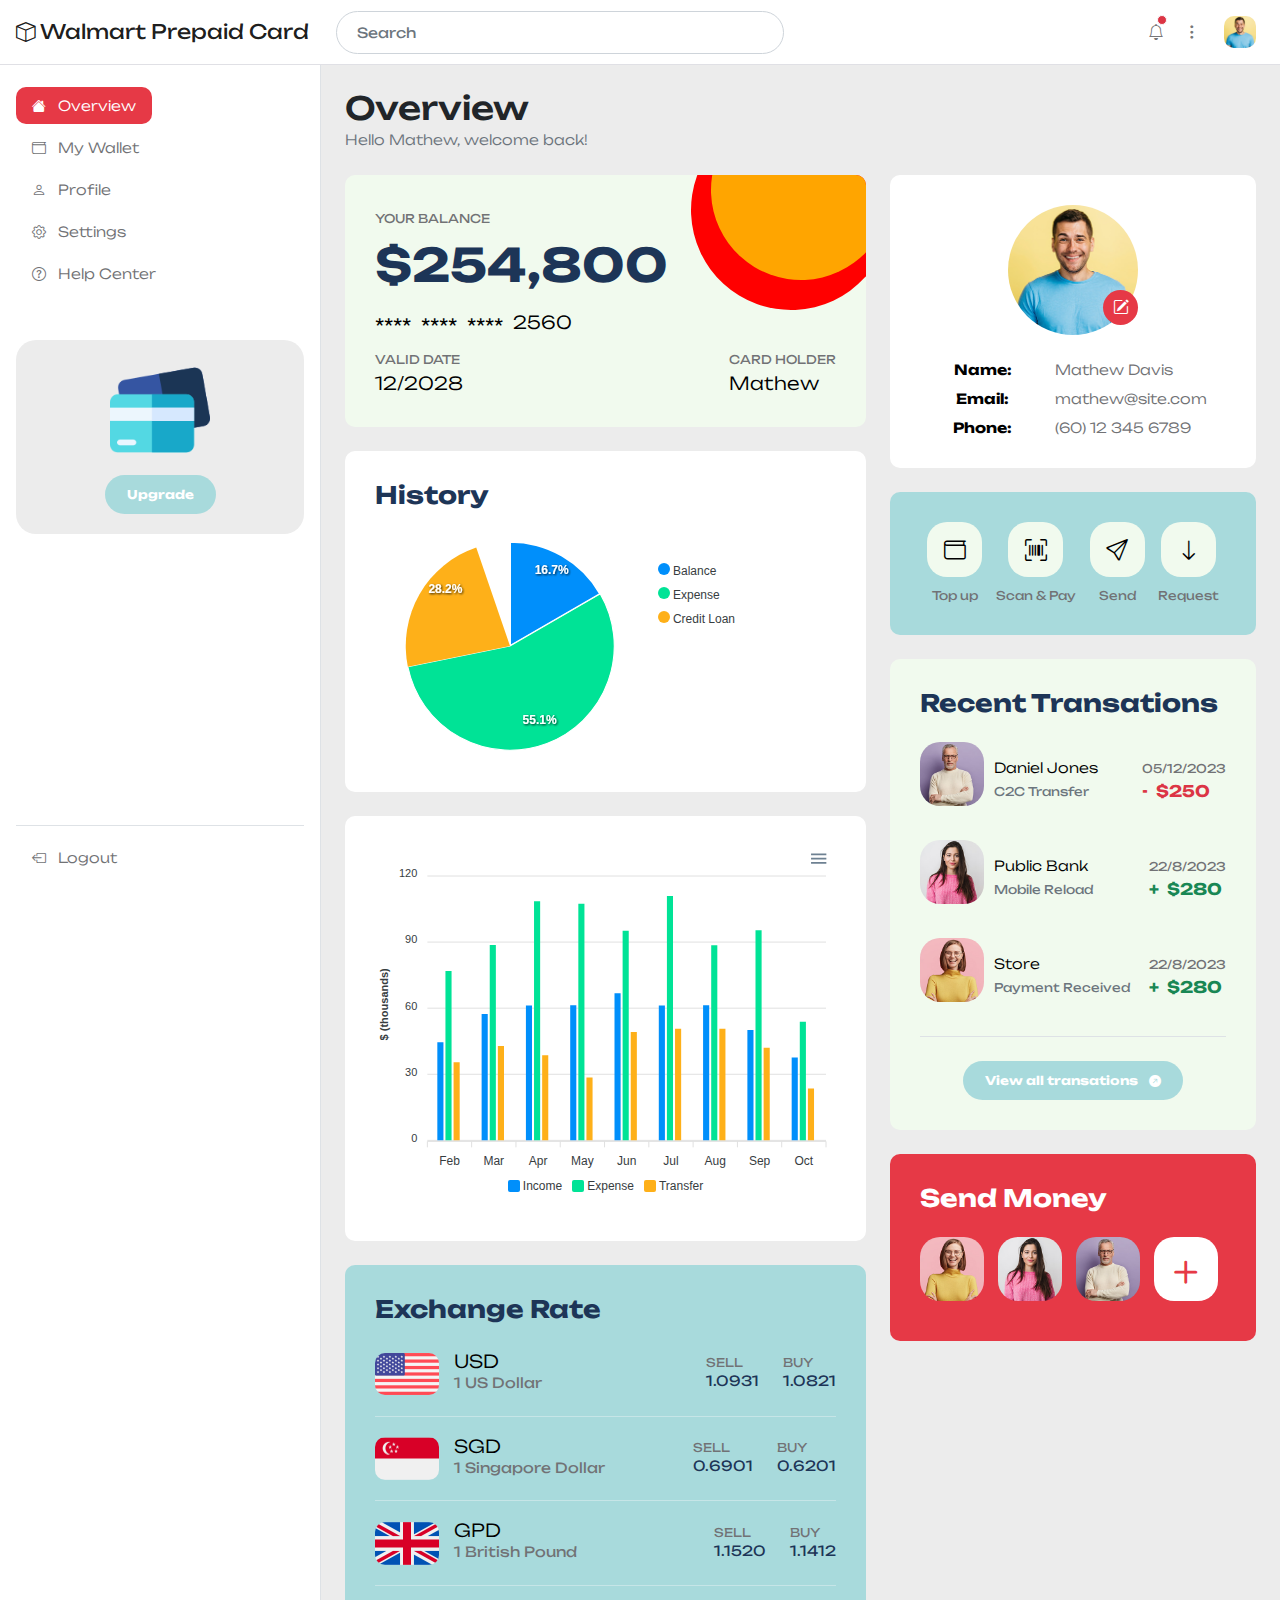
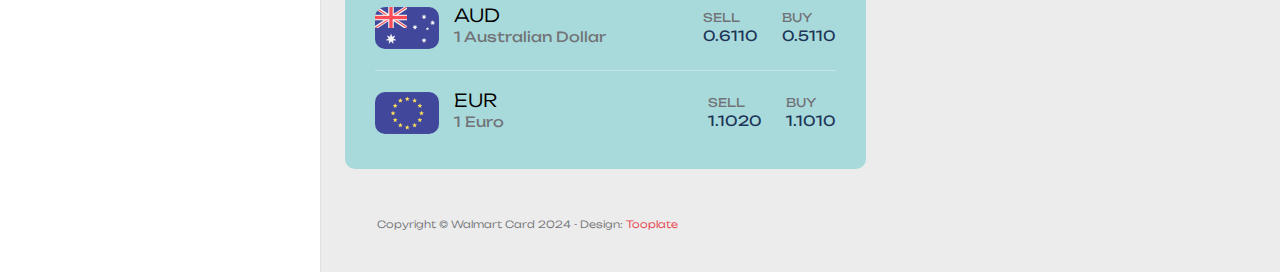
==== dashboard.html @ 3fa9617e "update all" ====
<!doctype html>
<html lang="en">

<head>
    <meta charset="utf-8">
    <meta name="viewport" content="width=device-width, initial-scale=1">

    <meta name="description" content="">
    <meta name="author" content="Tooplate">

    <title>Walmart Prepaid Card</title>

    <!-- CSS FILES -->
    <link rel="preconnect" href="https://fonts.googleapis.com">

    <link rel="preconnect" href="https://fonts.gstatic.com" crossorigin>

    <link href="https://fonts.googleapis.com/css2?family=Unbounded:wght@300;400;700&display=swap" rel="stylesheet">

    <link href="css/bootstrap.min.css" rel="stylesheet">

    <link href="css/bootstrap-icons.css" rel="stylesheet">

    <link href="css/apexcharts.css" rel="stylesheet">

    <link href="css/tooplate-mini-finance.css" rel="stylesheet">
    <!--

Tooplate 2135 Mini Finance

https://www.tooplate.com/view/2135-mini-finance

Bootstrap 5 Dashboard Admin Template

-->

</head>

<body>
    <header class="navbar sticky-top flex-md-nowrap">
        <div class="col-md-3 col-lg-3 me-0 px-3 fs-6">
            <a class="navbar-brand" href="index.html">
                <i class="bi-box"></i>
                Walmart Prepaid Card
            </a>
        </div>

        <button class="navbar-toggler position-absolute d-md-none collapsed" type="button" data-bs-toggle="collapse"
            data-bs-target="#sidebarMenu" aria-controls="sidebarMenu" aria-expanded="false"
            aria-label="Toggle navigation">
            <span class="navbar-toggler-icon"></span>
        </button>

        <form class="custom-form header-form ms-lg-3 ms-md-3 me-lg-auto me-md-auto order-2 order-lg-0 order-md-0"
            action="#" method="get" role="form">
            <input class="form-control" name="search" type="text" placeholder="Search" aria-label="Search">
        </form>

        <div class="navbar-nav me-lg-2">
            <div class="nav-item text-nowrap d-flex align-items-center">
                <div class="dropdown ps-3">
                    <a class="nav-link dropdown-toggle text-center" href="#" role="button" data-bs-toggle="dropdown"
                        aria-expanded="false" id="navbarLightDropdownMenuLink">
                        <i class="bi-bell"></i>
                        <span
                            class="position-absolute start-100 translate-middle p-1 bg-danger border border-light rounded-circle">
                            <span class="visually-hidden">New alerts</span>
                        </span>
                    </a>

                    <ul class="dropdown-menu dropdown-menu-lg-end notifications-block-wrap bg-white shadow"
                        aria-labelledby="navbarLightDropdownMenuLink">
                        <small>Notifications</small>

                        <li class="notifications-block border-bottom pb-2 mb-2">
                            <a class="dropdown-item d-flex  align-items-center" href="#">
                                <div class="notifications-icon-wrap bg-success">
                                    <i class="notifications-icon bi-check-circle-fill"></i>
                                </div>

                                <div>
                                    <span>Your account has been created successfuly.</span>

                                    <p>12 days ago</p>
                                </div>
                            </a>
                        </li>

                        <li class="notifications-block border-bottom pb-2 mb-2">
                            <a class="dropdown-item d-flex align-items-center" href="#">
                                <div class="notifications-icon-wrap bg-info">
                                    <i class="notifications-icon bi-folder"></i>
                                </div>

                                <div>
                                    <span>Please check. We have sent a Daily report.</span>

                                    <p>10 days ago</p>
                                </div>
                            </a>
                        </li>

                        <li class="notifications-block">
                            <a class="dropdown-item d-flex align-items-center" href="#">
                                <div class="notifications-icon-wrap bg-danger">
                                    <i class="notifications-icon bi-question-circle"></i>
                                </div>

                                <div>
                                    <span>Account verification failed.</span>

                                    <p>1 hour ago</p>
                                </div>
                            </a>
                        </li>
                    </ul>
                </div>

                <div class="dropdown ps-1">
                    <a class="nav-link dropdown-toggle text-center" href="#" role="button" data-bs-toggle="dropdown"
                        aria-expanded="false">
                        <i class="bi-three-dots-vertical"></i>
                    </a>

                    <div class="dropdown-menu dropdown-menu-social bg-white shadow">
                        <div class="container">
                            <div class="row">
                                <div class="col-lg-4 col-md-4 col-4">
                                    <a class="dropdown-item text-center" href="#">
                                        <img src="images/social/search.png" class="profile-image img-fluid" alt="">
                                        <span class="d-block">Google</span>
                                    </a>
                                </div>

                                <div class="col-lg-4 col-md-4 col-4">
                                    <a class="dropdown-item text-center" href="#">
                                        <img src="images/social/spotify.png" class="profile-image img-fluid" alt="">
                                        <span class="d-block">Spotify</span>
                                    </a>
                                </div>

                                <div class="col-lg-4 col-md-4 col-4">
                                    <a class="dropdown-item text-center" href="#">
                                        <img src="images/social/telegram.png" class="profile-image img-fluid" alt="">
                                        <span class="d-block">Telegram</span>
                                    </a>
                                </div>

                                <div class="col-lg-4 col-md-4 col-4">
                                    <a class="dropdown-item text-center" href="#">
                                        <img src="images/social/snapchat.png" class="profile-image img-fluid" alt="">
                                        <span class="d-block">Snapchat</span>
                                    </a>
                                </div>

                                <div class="col-lg-4 col-md-4 col-4">
                                    <a class="dropdown-item text-center" href="#">
                                        <img src="images/social/tiktok.png" class="profile-image img-fluid" alt="">
                                        <span class="d-block">Tiktok</span>
                                    </a>
                                </div>

                                <div class="col-lg-4 col-md-4 col-4">
                                    <a class="dropdown-item text-center" href="#">
                                        <img src="images/social/youtube.png" class="profile-image img-fluid" alt="">
                                        <span class="d-block">Youtube</span>
                                    </a>
                                </div>
                            </div>
                        </div>
                    </div>
                </div>

                <div class="dropdown px-3">
                    <a class="nav-link dropdown-toggle" href="#" role="button" data-bs-toggle="dropdown"
                        aria-expanded="false">
                        <img src="images/medium-shot-happy-man-smiling.jpg" class="profile-image img-fluid" alt="">
                    </a>
                    <ul class="dropdown-menu bg-white shadow">
                        <li>
                            <div class="dropdown-menu-profile-thumb d-flex">
                                <img src="images/medium-shot-happy-man-smiling.jpg" class="profile-image img-fluid me-3"
                                    alt="">

                                <div class="d-flex flex-column">
                                    <small>Mathew</small>
                                    <a href="#">mathew@site.com</a>
                                </div>
                            </div>
                        </li>

                        <li>
                            <a class="dropdown-item" href="profile.html">
                                <i class="bi-person me-2"></i>
                                Profile
                            </a>
                        </li>

                        <li>
                            <a class="dropdown-item" href="setting.html">
                                <i class="bi-gear me-2"></i>
                                Settings
                            </a>
                        </li>

                        <li>
                            <a class="dropdown-item" href="help-center.html">
                                <i class="bi-question-circle me-2"></i>
                                Help
                            </a>
                        </li>

                        <li class="border-top mt-3 pt-2 mx-4">
                            <a class="dropdown-item ms-0 me-0" href="/index.html">
                                <i class="bi-box-arrow-left me-2"></i>
                                Logout
                            </a>
                        </li>
                    </ul>
                </div>
            </div>
        </div>
    </header>

    <div class="container-fluid">
        <div class="row">
            <nav id="sidebarMenu" class="col-md-3 col-lg-3 d-md-block sidebar collapse">
                <div class="position-sticky py-4 px-3 sidebar-sticky">
                    <ul class="nav flex-column h-100">
                        <li class="nav-item">
                            <a class="nav-link active" aria-current="page" href="index.html">
                                <i class="bi-house-fill me-2"></i>
                                Overview
                            </a>
                        </li>

                        <li class="nav-item">
                            <a class="nav-link" href="wallet.html">
                                <i class="bi-wallet me-2"></i>
                                My Wallet
                            </a>
                        </li>

                        <li class="nav-item">
                            <a class="nav-link" href="profile.html">
                                <i class="bi-person me-2"></i>
                                Profile
                            </a>
                        </li>

                        <li class="nav-item">
                            <a class="nav-link" href="setting.html">
                                <i class="bi-gear me-2"></i>
                                Settings
                            </a>
                        </li>

                        <li class="nav-item">
                            <a class="nav-link" href="help-center.html">
                                <i class="bi-question-circle me-2"></i>
                                Help Center
                            </a>
                        </li>

                        <li class="nav-item featured-box mt-lg-5 mt-4 mb-4">
                            <img src="images/credit-card.png" class="img-fluid" alt="">

                            <a class="btn custom-btn" href="#">Upgrade</a>
                        </li>

                        <li class="nav-item border-top mt-auto pt-2">
                            <a class="nav-link" href="/index.html">
                                <i class="bi-box-arrow-left me-2"></i>
                                Logout
                            </a>
                        </li>
                    </ul>
                </div>
            </nav>

            <main class="main-wrapper col-md-9 ms-sm-auto py-4 col-lg-9 px-md-4 border-start">
                <div class="title-group mb-3">
                    <h1 class="h2 mb-0">Overview</h1>

                    <small class="text-muted">Hello Mathew, welcome back!</small>
                </div>

                <div class="row my-4">
                    <div class="col-lg-7 col-12">
                        <div class="custom-block custom-block-balance">
                            <small>Your Balance</small>

                            <h2 class="mt-2 mb-3">$254,800</h2>

                            <div class="custom-block-numbers d-flex align-items-center">
                                <span>****</span>
                                <span>****</span>
                                <span>****</span>
                                <p>2560</p>
                            </div>

                            <div class="d-flex">
                                <div>
                                    <small>Valid Date</small>
                                    <p>12/2028</p>
                                </div>

                                <div class="ms-auto">
                                    <small>Card Holder</small>
                                    <p>Mathew</p>
                                </div>
                            </div>
                        </div>

                        <div class="custom-block bg-white">
                            <h5 class="mb-4">History</h5>

                            <div id="pie-chart"></div>
                        </div>

                        <div class="custom-block bg-white">
                            <div id="chart"></div>
                        </div>

                        <div class="custom-block custom-block-exchange">
                            <h5 class="mb-4">Exchange Rate</h5>

                            <div class="d-flex align-items-center border-bottom pb-3 mb-3">
                                <div class="d-flex align-items-center">
                                    <img src="images/flag/united-states.png" class="exchange-image img-fluid" alt="">

                                    <div>
                                        <p>USD</p>
                                        <h6>1 US Dollar</h6>
                                    </div>
                                </div>

                                <div class="ms-auto me-4">
                                    <small>Sell</small>
                                    <h6>1.0931</h6>
                                </div>

                                <div>
                                    <small>Buy</small>
                                    <h6>1.0821</h6>
                                </div>
                            </div>

                            <div class="d-flex align-items-center border-bottom pb-3 mb-3">
                                <div class="d-flex align-items-center">
                                    <img src="images/flag/singapore.png" class="exchange-image img-fluid" alt="">

                                    <div>
                                        <p>SGD</p>
                                        <h6>1 Singapore Dollar</h6>
                                    </div>
                                </div>

                                <div class="ms-auto me-4">
                                    <small>Sell</small>
                                    <h6>0.6901</h6>
                                </div>

                                <div>
                                    <small>Buy</small>
                                    <h6>0.6201</h6>
                                </div>
                            </div>

                            <div class="d-flex align-items-center border-bottom pb-3 mb-3">
                                <div class="d-flex align-items-center">
                                    <img src="images/flag/united-kingdom.png" class="exchange-image img-fluid" alt="">

                                    <div>
                                        <p>GPD</p>
                                        <h6>1 British Pound</h6>
                                    </div>
                                </div>

                                <div class="ms-auto me-4">
                                    <small>Sell</small>
                                    <h6>1.1520</h6>
                                </div>

                                <div>
                                    <small>Buy</small>
                                    <h6>1.1412</h6>
                                </div>
                            </div>

                            <div class="d-flex align-items-center border-bottom pb-3 mb-3">
                                <div class="d-flex align-items-center">
                                    <img src="images/flag/australia.png" class="exchange-image img-fluid" alt="">

                                    <div>
                                        <p>AUD</p>
                                        <h6>1 Australian Dollar</h6>
                                    </div>
                                </div>

                                <div class="ms-auto me-4">
                                    <small>Sell</small>
                                    <h6>0.6110</h6>
                                </div>

                                <div>
                                    <small>Buy</small>
                                    <h6>0.5110</h6>
                                </div>
                            </div>

                            <div class="d-flex align-items-center">
                                <div class="d-flex align-items-center">
                                    <img src="images/flag/european-union.png" class="exchange-image img-fluid" alt="">

                                    <div>
                                        <p>EUR</p>
                                        <h6>1 Euro</h6>
                                    </div>
                                </div>

                                <div class="ms-auto me-4">
                                    <small>Sell</small>
                                    <h6>1.1020</h6>
                                </div>

                                <div>
                                    <small>Buy</small>
                                    <h6>1.1010</h6>
                                </div>
                            </div>
                        </div>
                    </div>

                    <div class="col-lg-5 col-12">
                        <div class="custom-block custom-block-profile-front custom-block-profile text-center bg-white">
                            <div class="custom-block-profile-image-wrap mb-4">
                                <img src="images/medium-shot-happy-man-smiling.jpg"
                                    class="custom-block-profile-image img-fluid" alt="">

                                <a href="setting.html" class="bi-pencil-square custom-block-edit-icon"></a>
                            </div>

                            <p class="d-flex flex-wrap mb-2">
                                <strong>Name:</strong>

                                <span>Mathew Davis</span>
                            </p>

                            <p class="d-flex flex-wrap mb-2">
                                <strong>Email:</strong>

                                <a href="#">
                                    mathew@site.com
                                </a>
                            </p>

                            <p class="d-flex flex-wrap mb-0">
                                <strong>Phone:</strong>

                                <a href="#">
                                    (60) 12 345 6789
                                </a>
                            </p>
                        </div>

                        <div class="custom-block custom-block-bottom d-flex flex-wrap">
                            <div class="custom-block-bottom-item">
                                <a href="#" class="d-flex flex-column">
                                    <i class="custom-block-icon bi-wallet"></i>

                                    <small>Top up</small>
                                </a>
                            </div>

                            <div class="custom-block-bottom-item">
                                <a href="#" class="d-flex flex-column">
                                    <i class="custom-block-icon bi-upc-scan"></i>

                                    <small>Scan & Pay</small>
                                </a>
                            </div>

                            <div class="custom-block-bottom-item">
                                <a href="transation-detail.html" class="d-flex flex-column">
                                    <i class="custom-block-icon bi-send"></i>

                                    <small>Send</small>
                                </a>
                            </div>

                            <div class="custom-block-bottom-item">
                                <a href="#" class="d-flex flex-column">
                                    <i class="custom-block-icon bi-arrow-down"></i>

                                    <small>Request</small>
                                </a>
                            </div>
                        </div>

                        <div class="custom-block custom-block-transations">
                            <h5 class="mb-4">Recent Transations</h5>

                            <div class="d-flex flex-wrap align-items-center mb-4">
                                <div class="d-flex align-items-center">
                                    <img src="images/profile/senior-man-white-sweater-eyeglasses.jpg"
                                        class="profile-image img-fluid" alt="">

                                    <div>
                                        <p>
                                            <a href="transation-detail.html">Daniel Jones</a>
                                        </p>

                                        <small class="text-muted">C2C Transfer</small>
                                    </div>
                                </div>

                                <div class="ms-auto">
                                    <small>05/12/2023</small>
                                    <strong class="d-block text-danger"><span class="me-1">-</span> $250</strong>
                                </div>
                            </div>

                            <div class="d-flex flex-wrap align-items-center mb-4">
                                <div class="d-flex align-items-center">
                                    <img src="images/profile/young-beautiful-woman-pink-warm-sweater.jpg"
                                        class="profile-image img-fluid" alt="">

                                    <div>
                                        <p>
                                            <a href="transation-detail.html">Public Bank</a>
                                        </p>

                                        <small class="text-muted">Mobile Reload</small>
                                    </div>
                                </div>

                                <div class="ms-auto">
                                    <small>22/8/2023</small>
                                    <strong class="d-block text-success"><span class="me-1">+</span> $280</strong>
                                </div>
                            </div>

                            <div class="d-flex flex-wrap align-items-center">
                                <div class="d-flex align-items-center">
                                    <img src="images/profile/young-woman-with-round-glasses-yellow-sweater.jpg"
                                        class="profile-image img-fluid" alt="">

                                    <div>
                                        <p><a href="transation-detail.html">Store</a></p>

                                        <small class="text-muted">Payment Received</small>
                                    </div>
                                </div>

                                <div class="ms-auto">
                                    <small>22/8/2023</small>
                                    <strong class="d-block text-success"><span class="me-1">+</span> $280</strong>
                                </div>
                            </div>

                            <div class="border-top pt-4 mt-4 text-center">
                                <a class="btn custom-btn" href="wallet.html">
                                    View all transations
                                    <i class="bi-arrow-up-right-circle-fill ms-2"></i>
                                </a>
                            </div>
                        </div>

                        <div class="custom-block primary-bg">
                            <h5 class="text-white mb-4">Send Money</h5>

                            <a href="#">
                                <img src="images/profile/young-woman-with-round-glasses-yellow-sweater.jpg"
                                    class="profile-image img-fluid" alt="">
                            </a>

                            <a href="#">
                                <img src="images/profile/young-beautiful-woman-pink-warm-sweater.jpg"
                                    class="profile-image img-fluid" alt="">
                            </a>

                            <a href="#">
                                <img src="images/profile/senior-man-white-sweater-eyeglasses.jpg"
                                    class="profile-image img-fluid" alt="">
                            </a>

                            <div class="profile-rounded">
                                <a href="#">
                                    <i class="profile-rounded-icon bi-plus"></i>
                                </a>
                            </div>
                        </div>

                    </div>
                </div>

                <footer class="site-footer">
                    <div class="container">
                        <div class="row">

                            <div class="col-lg-12 col-12">
                                <p class="copyright-text">Copyright © Walmart Card 2024
                                    - Design: <a rel="sponsored" href="https://www.tooplate.com"
                                        target="_blank">Tooplate</a></p>
                            </div>

                        </div>
                    </div>
                </footer>
            </main>

        </div>
    </div>

    <!-- JAVASCRIPT FILES -->
    <script src="js/jquery.min.js"></script>
    <script src="js/bootstrap.bundle.min.js"></script>
    <script src="js/apexcharts.min.js"></script>
    <script src="js/custom.js"></script>

    <script type="text/javascript">
        var options = {
            series: [13, 43, 22],
            chart: {
                width: 380,
                type: 'pie',
            },
            labels: ['Balance', 'Expense', 'Credit Loan',],
            responsive: [{
                breakpoint: 480,
                options: {
                    chart: {
                        width: 200
                    },
                    legend: {
                        position: 'bottom'
                    }
                }
            }]
        };

        var chart = new ApexCharts(document.querySelector("#pie-chart"), options);
        chart.render();
    </script>

    <script type="text/javascript">
        var options = {
            series: [{
                name: 'Income',
                data: [44, 55, 57, 56, 61, 58, 63, 60, 66]
            }, {
                name: 'Expense',
                data: [76, 85, 101, 98, 87, 105, 91, 114, 94]
            }, {
                name: 'Transfer',
                data: [35, 41, 36, 26, 45, 48, 52, 53, 41]
            }],
            chart: {
                type: 'bar',
                height: 350
            },
            plotOptions: {
                bar: {
                    horizontal: false,
                    columnWidth: '55%',
                    endingShape: 'rounded'
                },
            },
            dataLabels: {
                enabled: false
            },
            stroke: {
                show: true,
                width: 2,
                colors: ['transparent']
            },
            xaxis: {
                categories: ['Feb', 'Mar', 'Apr', 'May', 'Jun', 'Jul', 'Aug', 'Sep', 'Oct'],
            },
            yaxis: {
                title: {
                    text: '$ (thousands)'
                }
            },
            fill: {
                opacity: 1
            },
            tooltip: {
                y: {
                    formatter: function (val) {
                        return "$ " + val + " thousands"
                    }
                }
            }
        };

        var chart = new ApexCharts(document.querySelector("#chart"), options);
        chart.render();
    </script>

</body>

</html>
---- css/apexcharts.css ----
.apexcharts-canvas {
  position: relative;
  user-select: none;
  /* cannot give overflow: hidden as it will crop tooltips which overflow outside chart area */
}


/* scrollbar is not visible by default for legend, hence forcing the visibility */
.apexcharts-canvas ::-webkit-scrollbar {
  -webkit-appearance: none;
  width: 6px;
}

.apexcharts-canvas ::-webkit-scrollbar-thumb {
  border-radius: 4px;
  background-color: rgba(0, 0, 0, .5);
  box-shadow: 0 0 1px rgba(255, 255, 255, .5);
  -webkit-box-shadow: 0 0 1px rgba(255, 255, 255, .5);
}


.apexcharts-inner {
  position: relative;
}

.apexcharts-text tspan {
  font-family: inherit;
}

.legend-mouseover-inactive {
  transition: 0.15s ease all;
  opacity: 0.20;
}

.apexcharts-series-collapsed {
  opacity: 0;
}

.apexcharts-tooltip {
  border-radius: 5px;
  box-shadow: 2px 2px 6px -4px #999;
  cursor: default;
  font-size: 14px;
  left: 62px;
  opacity: 0;
  pointer-events: none;
  position: absolute;
  top: 20px;
  display: flex;
  flex-direction: column;
  overflow: hidden;
  white-space: nowrap;
  z-index: 12;
  transition: 0.15s ease all;
}

.apexcharts-tooltip.apexcharts-active {
  opacity: 1;
  transition: 0.15s ease all;
}

.apexcharts-tooltip.apexcharts-theme-light {
  border: 1px solid #e3e3e3;
  background: rgba(255, 255, 255, 0.96);
}

.apexcharts-tooltip.apexcharts-theme-dark {
  color: #fff;
  background: rgba(30, 30, 30, 0.8);
}

.apexcharts-tooltip * {
  font-family: inherit;
}


.apexcharts-tooltip-title {
  padding: 6px;
  font-size: 15px;
  margin-bottom: 4px;
}

.apexcharts-tooltip.apexcharts-theme-light .apexcharts-tooltip-title {
  background: #ECEFF1;
  border-bottom: 1px solid #ddd;
}

.apexcharts-tooltip.apexcharts-theme-dark .apexcharts-tooltip-title {
  background: rgba(0, 0, 0, 0.7);
  border-bottom: 1px solid #333;
}

.apexcharts-tooltip-text-y-value,
.apexcharts-tooltip-text-goals-value,
.apexcharts-tooltip-text-z-value {
  display: inline-block;
  font-weight: 600;
  margin-left: 5px;
}

.apexcharts-tooltip-title:empty,
.apexcharts-tooltip-text-y-label:empty,
.apexcharts-tooltip-text-y-value:empty,
.apexcharts-tooltip-text-goals-label:empty,
.apexcharts-tooltip-text-goals-value:empty,
.apexcharts-tooltip-text-z-value:empty {
  display: none;
}

.apexcharts-tooltip-text-y-value,
.apexcharts-tooltip-text-goals-value,
.apexcharts-tooltip-text-z-value {
  font-weight: 600;
}

.apexcharts-tooltip-text-goals-label, 
.apexcharts-tooltip-text-goals-value {
  padding: 6px 0 5px;
}

.apexcharts-tooltip-goals-group, 
.apexcharts-tooltip-text-goals-label, 
.apexcharts-tooltip-text-goals-value {
  display: flex;
}
.apexcharts-tooltip-text-goals-label:not(:empty),
.apexcharts-tooltip-text-goals-value:not(:empty) {
  margin-top: -6px;
}

.apexcharts-tooltip-marker {
  width: 12px;
  height: 12px;
  position: relative;
  top: 0px;
  margin-right: 10px;
  border-radius: 50%;
}

.apexcharts-tooltip-series-group {
  padding: 0 10px;
  display: none;
  text-align: left;
  justify-content: left;
  align-items: center;
}

.apexcharts-tooltip-series-group.apexcharts-active .apexcharts-tooltip-marker {
  opacity: 1;
}

.apexcharts-tooltip-series-group.apexcharts-active,
.apexcharts-tooltip-series-group:last-child {
  padding-bottom: 4px;
}

.apexcharts-tooltip-series-group-hidden {
  opacity: 0;
  height: 0;
  line-height: 0;
  padding: 0 !important;
}

.apexcharts-tooltip-y-group {
  padding: 6px 0 5px;
}

.apexcharts-tooltip-box, .apexcharts-custom-tooltip {
  padding: 4px 8px;
}

.apexcharts-tooltip-boxPlot {
  display: flex;
  flex-direction: column-reverse;
}

.apexcharts-tooltip-box>div {
  margin: 4px 0;
}

.apexcharts-tooltip-box span.value {
  font-weight: bold;
}

.apexcharts-tooltip-rangebar {
  padding: 5px 8px;
}

.apexcharts-tooltip-rangebar .category {
  font-weight: 600;
  color: #777;
}

.apexcharts-tooltip-rangebar .series-name {
  font-weight: bold;
  display: block;
  margin-bottom: 5px;
}

.apexcharts-xaxistooltip {
  opacity: 0;
  padding: 9px 10px;
  pointer-events: none;
  color: #373d3f;
  font-size: 13px;
  text-align: center;
  border-radius: 2px;
  position: absolute;
  z-index: 10;
  background: #ECEFF1;
  border: 1px solid #90A4AE;
  transition: 0.15s ease all;
}

.apexcharts-xaxistooltip.apexcharts-theme-dark {
  background: rgba(0, 0, 0, 0.7);
  border: 1px solid rgba(0, 0, 0, 0.5);
  color: #fff;
}

.apexcharts-xaxistooltip:after,
.apexcharts-xaxistooltip:before {
  left: 50%;
  border: solid transparent;
  content: " ";
  height: 0;
  width: 0;
  position: absolute;
  pointer-events: none;
}

.apexcharts-xaxistooltip:after {
  border-color: rgba(236, 239, 241, 0);
  border-width: 6px;
  margin-left: -6px;
}

.apexcharts-xaxistooltip:before {
  border-color: rgba(144, 164, 174, 0);
  border-width: 7px;
  margin-left: -7px;
}

.apexcharts-xaxistooltip-bottom:after,
.apexcharts-xaxistooltip-bottom:before {
  bottom: 100%;
}

.apexcharts-xaxistooltip-top:after,
.apexcharts-xaxistooltip-top:before {
  top: 100%;
}

.apexcharts-xaxistooltip-bottom:after {
  border-bottom-color: #ECEFF1;
}

.apexcharts-xaxistooltip-bottom:before {
  border-bottom-color: #90A4AE;
}

.apexcharts-xaxistooltip-bottom.apexcharts-theme-dark:after {
  border-bottom-color: rgba(0, 0, 0, 0.5);
}

.apexcharts-xaxistooltip-bottom.apexcharts-theme-dark:before {
  border-bottom-color: rgba(0, 0, 0, 0.5);
}

.apexcharts-xaxistooltip-top:after {
  border-top-color: #ECEFF1
}

.apexcharts-xaxistooltip-top:before {
  border-top-color: #90A4AE;
}

.apexcharts-xaxistooltip-top.apexcharts-theme-dark:after {
  border-top-color: rgba(0, 0, 0, 0.5);
}

.apexcharts-xaxistooltip-top.apexcharts-theme-dark:before {
  border-top-color: rgba(0, 0, 0, 0.5);
}

.apexcharts-xaxistooltip.apexcharts-active {
  opacity: 1;
  transition: 0.15s ease all;
}

.apexcharts-yaxistooltip {
  opacity: 0;
  padding: 4px 10px;
  pointer-events: none;
  color: #373d3f;
  font-size: 13px;
  text-align: center;
  border-radius: 2px;
  position: absolute;
  z-index: 10;
  background: #ECEFF1;
  border: 1px solid #90A4AE;
}

.apexcharts-yaxistooltip.apexcharts-theme-dark {
  background: rgba(0, 0, 0, 0.7);
  border: 1px solid rgba(0, 0, 0, 0.5);
  color: #fff;
}

.apexcharts-yaxistooltip:after,
.apexcharts-yaxistooltip:before {
  top: 50%;
  border: solid transparent;
  content: " ";
  height: 0;
  width: 0;
  position: absolute;
  pointer-events: none;
}

.apexcharts-yaxistooltip:after {
  border-color: rgba(236, 239, 241, 0);
  border-width: 6px;
  margin-top: -6px;
}

.apexcharts-yaxistooltip:before {
  border-color: rgba(144, 164, 174, 0);
  border-width: 7px;
  margin-top: -7px;
}

.apexcharts-yaxistooltip-left:after,
.apexcharts-yaxistooltip-left:before {
  left: 100%;
}

.apexcharts-yaxistooltip-right:after,
.apexcharts-yaxistooltip-right:before {
  right: 100%;
}

.apexcharts-yaxistooltip-left:after {
  border-left-color: #ECEFF1;
}

.apexcharts-yaxistooltip-left:before {
  border-left-color: #90A4AE;
}

.apexcharts-yaxistooltip-left.apexcharts-theme-dark:after {
  border-left-color: rgba(0, 0, 0, 0.5);
}

.apexcharts-yaxistooltip-left.apexcharts-theme-dark:before {
  border-left-color: rgba(0, 0, 0, 0.5);
}

.apexcharts-yaxistooltip-right:after {
  border-right-color: #ECEFF1;
}

.apexcharts-yaxistooltip-right:before {
  border-right-color: #90A4AE;
}

.apexcharts-yaxistooltip-right.apexcharts-theme-dark:after {
  border-right-color: rgba(0, 0, 0, 0.5);
}

.apexcharts-yaxistooltip-right.apexcharts-theme-dark:before {
  border-right-color: rgba(0, 0, 0, 0.5);
}

.apexcharts-yaxistooltip.apexcharts-active {
  opacity: 1;
}

.apexcharts-yaxistooltip-hidden {
  display: none;
}

.apexcharts-xcrosshairs,
.apexcharts-ycrosshairs {
  pointer-events: none;
  opacity: 0;
  transition: 0.15s ease all;
}

.apexcharts-xcrosshairs.apexcharts-active,
.apexcharts-ycrosshairs.apexcharts-active {
  opacity: 1;
  transition: 0.15s ease all;
}

.apexcharts-ycrosshairs-hidden {
  opacity: 0;
}

.apexcharts-selection-rect {
  cursor: move;
}

.svg_select_boundingRect, .svg_select_points_rot {
  pointer-events: none;
  opacity: 0;
  visibility: hidden;
}
.apexcharts-selection-rect + g .svg_select_boundingRect,
.apexcharts-selection-rect + g .svg_select_points_rot {
  opacity: 0;
  visibility: hidden;
}

.apexcharts-selection-rect + g .svg_select_points_l,
.apexcharts-selection-rect + g .svg_select_points_r {
  cursor: ew-resize;
  opacity: 1;
  visibility: visible;
}

.svg_select_points {
  fill: #efefef;
  stroke: #333;
  rx: 2;
}

.apexcharts-svg.apexcharts-zoomable.hovering-zoom {
  cursor: crosshair
}

.apexcharts-svg.apexcharts-zoomable.hovering-pan {
  cursor: move
}

.apexcharts-zoom-icon,
.apexcharts-zoomin-icon,
.apexcharts-zoomout-icon,
.apexcharts-reset-icon,
.apexcharts-pan-icon,
.apexcharts-selection-icon,
.apexcharts-menu-icon,
.apexcharts-toolbar-custom-icon {
  cursor: pointer;
  width: 20px;
  height: 20px;
  line-height: 24px;
  color: #6E8192;
  text-align: center;
}

.apexcharts-zoom-icon svg,
.apexcharts-zoomin-icon svg,
.apexcharts-zoomout-icon svg,
.apexcharts-reset-icon svg,
.apexcharts-menu-icon svg {
  fill: #6E8192;
}

.apexcharts-selection-icon svg {
  fill: #444;
  transform: scale(0.76)
}

.apexcharts-theme-dark .apexcharts-zoom-icon svg,
.apexcharts-theme-dark .apexcharts-zoomin-icon svg,
.apexcharts-theme-dark .apexcharts-zoomout-icon svg,
.apexcharts-theme-dark .apexcharts-reset-icon svg,
.apexcharts-theme-dark .apexcharts-pan-icon svg,
.apexcharts-theme-dark .apexcharts-selection-icon svg,
.apexcharts-theme-dark .apexcharts-menu-icon svg,
.apexcharts-theme-dark .apexcharts-toolbar-custom-icon svg {
  fill: #f3f4f5;
}

.apexcharts-canvas .apexcharts-zoom-icon.apexcharts-selected svg,
.apexcharts-canvas .apexcharts-selection-icon.apexcharts-selected svg,
.apexcharts-canvas .apexcharts-reset-zoom-icon.apexcharts-selected svg {
  fill: #008FFB;
}

.apexcharts-theme-light .apexcharts-selection-icon:not(.apexcharts-selected):hover svg,
.apexcharts-theme-light .apexcharts-zoom-icon:not(.apexcharts-selected):hover svg,
.apexcharts-theme-light .apexcharts-zoomin-icon:hover svg,
.apexcharts-theme-light .apexcharts-zoomout-icon:hover svg,
.apexcharts-theme-light .apexcharts-reset-icon:hover svg,
.apexcharts-theme-light .apexcharts-menu-icon:hover svg {
  fill: #333;
}

.apexcharts-selection-icon,
.apexcharts-menu-icon {
  position: relative;
}

.apexcharts-reset-icon {
  margin-left: 5px;
}

.apexcharts-zoom-icon,
.apexcharts-reset-icon,
.apexcharts-menu-icon {
  transform: scale(0.85);
}

.apexcharts-zoomin-icon,
.apexcharts-zoomout-icon {
  transform: scale(0.7)
}

.apexcharts-zoomout-icon {
  margin-right: 3px;
}

.apexcharts-pan-icon {
  transform: scale(0.62);
  position: relative;
  left: 1px;
  top: 0px;
}

.apexcharts-pan-icon svg {
  fill: #fff;
  stroke: #6E8192;
  stroke-width: 2;
}

.apexcharts-pan-icon.apexcharts-selected svg {
  stroke: #008FFB;
}

.apexcharts-pan-icon:not(.apexcharts-selected):hover svg {
  stroke: #333;
}

.apexcharts-toolbar {
  position: absolute;
  z-index: 11;
  max-width: 176px;
  text-align: right;
  border-radius: 3px;
  padding: 0px 6px 2px 6px;
  display: flex;
  justify-content: space-between;
  align-items: center;
}

.apexcharts-menu {
  background: #fff;
  position: absolute;
  top: 100%;
  border: 1px solid #ddd;
  border-radius: 3px;
  padding: 3px;
  right: 10px;
  opacity: 0;
  min-width: 110px;
  transition: 0.15s ease all;
  pointer-events: none;
}

.apexcharts-menu.apexcharts-menu-open {
  opacity: 1;
  pointer-events: all;
  transition: 0.15s ease all;
}

.apexcharts-menu-item {
  padding: 6px 7px;
  font-size: 12px;
  cursor: pointer;
}

.apexcharts-theme-light .apexcharts-menu-item:hover {
  background: #eee;
}

.apexcharts-theme-dark .apexcharts-menu {
  background: rgba(0, 0, 0, 0.7);
  color: #fff;
}

@media screen and (min-width: 768px) {
  .apexcharts-canvas:hover .apexcharts-toolbar {
    opacity: 1;
  }
}

.apexcharts-datalabel.apexcharts-element-hidden {
  opacity: 0;
}

.apexcharts-pie-label,
.apexcharts-datalabels,
.apexcharts-datalabel,
.apexcharts-datalabel-label,
.apexcharts-datalabel-value {
  cursor: default;
  pointer-events: none;
}

.apexcharts-pie-label-delay {
  opacity: 0;
  animation-name: opaque;
  animation-duration: 0.3s;
  animation-fill-mode: forwards;
  animation-timing-function: ease;
}

.apexcharts-canvas .apexcharts-element-hidden {
  opacity: 0;
}

.apexcharts-hide .apexcharts-series-points {
  opacity: 0;
}

.apexcharts-gridline,
.apexcharts-annotation-rect,
.apexcharts-tooltip .apexcharts-marker,
.apexcharts-area-series .apexcharts-area,
.apexcharts-line,
.apexcharts-zoom-rect,
.apexcharts-toolbar svg,
.apexcharts-area-series .apexcharts-series-markers .apexcharts-marker.no-pointer-events,
.apexcharts-line-series .apexcharts-series-markers .apexcharts-marker.no-pointer-events,
.apexcharts-radar-series path,
.apexcharts-radar-series polygon {
  pointer-events: none;
}


/* markers */

.apexcharts-marker {
  transition: 0.15s ease all;
}

@keyframes opaque {
  0% {
    opacity: 0;
  }
  100% {
    opacity: 1;
  }
}


/* Resize generated styles */

@keyframes resizeanim {
  from {
    opacity: 0;
  }
  to {
    opacity: 0;
  }
}

.resize-triggers {
  animation: 1ms resizeanim;
  visibility: hidden;
  opacity: 0;
}

.resize-triggers,
.resize-triggers>div,
.contract-trigger:before {
  content: " ";
  display: block;
  position: absolute;
  top: 0;
  left: 0;
  height: 100%;
  width: 100%;
  overflow: hidden;
}

.resize-triggers>div {
  background: #eee;
  overflow: auto;
}

.contract-trigger:before {
  width: 200%;
  height: 200%;
}
---- css/tooplate-mini-finance.css ----
/*

Tooplate 2135 Mini Finance

https://www.tooplate.com/view/2135-mini-finance

*/

/*---------------------------------------
  CUSTOM PROPERTIES ( VARIABLES )             
-----------------------------------------*/
:root {
  --white-color:                  #ffffff;
  --primary-color:                #E63946;
  --secondary-color:              #F1FAEE;
  --section-bg-color:             #ececec;
  --primary-bg-color:             #E63946;
  --custom-btn-bg-color:          #A8DADC;
  --custom-btn-bg-hover-color:    #1D3557;
  --heading-color:                #1D3557;
  --dark-color:                   #000000;
  --p-color:                      #717275;
  --border-color:                 #e0e0e5;
  --link-hover-color:             #E63946;

  --body-font-family:             'Unbounded';

  --h1-font-size:                 74px;
  --h2-font-size:                 46px;
  --h3-font-size:                 32px;
  --h4-font-size:                 28px;
  --h5-font-size:                 24px;
  --h6-font-size:                 22px;
  --p-font-size:                  18px;
  --menu-font-size:               14px;
  --btn-font-size:                12px;
  --copyright-font-size:          10px;

  --border-radius-large:          100px;
  --border-radius-medium:         20px;
  --border-radius-small:          10px;

  --font-weight-light:            300;
  --font-weight-normal:           400;
  --font-weight-bold:             700;
}

body {
  background-color: var(--white-color);
  font-family: var(--body-font-family); 
}


/*---------------------------------------
  TYPOGRAPHY               
-----------------------------------------*/

h2,
h3,
h4,
h5,
h6 {
  color: var(--heading-color);
}

h1,
h2,
h3,
h4,
h5,
h6 {
  font-weight: var(--font-weight-bold);
}

h1 {
  font-size: var(--h1-font-size);
}

h2 {
  font-size: var(--h2-font-size);
}

h3 {
  font-size: var(--h3-font-size);
}

h4 {
  font-size: var(--h4-font-size);
}

h5 {
  font-size: var(--h5-font-size);
}

h6 {
  font-size: var(--h6-font-size);
}

p {
  color: var(--p-color);
  font-size: var(--p-font-size);
  font-weight: var(--font-weight-light);
}

ul li {
  color: var(--p-color);
  font-size: var(--p-font-size);
  font-weight: var(--font-weight-light);
}

a, 
button {
  touch-action: manipulation;
  transition: all 0.3s;
}

a {
  display: inline-block;
  color: var(--primary-color);
  text-decoration: none;
}

a:hover {
  color: var(--link-hover-color);
}

b,
strong {
  font-weight: var(--font-weight-bold);
}


/*---------------------------------------
  SECTION               
-----------------------------------------*/
.main-wrapper {
  background: var(--section-bg-color);
  min-height: calc(100vh - 65px);
}

.section-padding {
  padding: 100px 50px;
}

.title-group small {
  font-weight: var(--font-weight-light);
}

.custom-block.section-bg,
.section-bg {
  background-color: var(--section-bg-color);
}

.custom-block.primary-bg {
  background: var(--primary-bg-color);
}

.featured-box {
  background-color: var(--section-bg-color);
  border-radius: var(--border-radius-medium);
  padding: 20px;
  text-align: center;
}

.featured-box img {
  display: block;
  margin: auto;
  margin-bottom: 15px;
  width: 100px;
  height: auto;
}


/*---------------------------------------
  TAB BAR              
-----------------------------------------*/
.tab-content {
  background-color: var(--white-color);
  border-radius: var(--border-radius-medium);
}

.nav-tabs {
  border-bottom: 1px solid var(--border-color);
  margin-bottom: 35px;
}

.nav-tabs .nav-link {
  border-radius: 0;
  border-top: 0;
  border-right: 0;
  border-left: 0;
  color: var(--p-color);
  font-size: var(--menu-font-size);
  font-weight: var(--font-weight-normal);
  padding: 15px 25px;
  transition: all 0.3s;
}

.nav-tabs .nav-item.show .nav-link, 
.nav-tabs .nav-link.active,
.nav-tabs .nav-link:focus, 
.nav-tabs .nav-link:hover {
  border-bottom-color: var(--primary-color);
  color: var(--primary-color);
}


/*---------------------------------------
  PROFILE IMAGE              
-----------------------------------------*/
.profile-image {
  border-radius: var(--border-radius-small);
  width: 32px;
  height: 32px;
  object-fit: cover;
}

.custom-block-profile-image-wrap {
  max-width: 95.71px;
  margin: auto;
  position: relative;
}

.custom-block-profile-front .custom-block-profile-image-wrap {
  max-width: 130px;
}

.custom-block-profile-front .custom-block-profile-image {
  width: 130px;
  height: 130px;
}

.custom-block-profile-image {
  border-radius: var(--border-radius-large);
  display: block;
  margin: auto;
  width: 95.71px;
  height: 95.71px;
  object-fit: cover;
}

.custom-block .profile-image {
  border-radius: var(--border-radius-medium);
  width: 64px;
  height: 64px;
  margin-right: 10px;
  margin-bottom: 10px;
}

.profile-rounded {
  background: var(--white-color);
  border-radius: var(--border-radius-medium);
  display: inline-block;
  vertical-align: top;
  width: 64px;
  height: 64px;
  text-align: center;
}

.profile-rounded-icon {
  font-size: var(--h2-font-size);
}

.dropdown-menu-profile-thumb {
  margin: 15px 25px;
}

.dropdown-menu-profile-thumb small,
.dropdown-menu-profile-thumb a {
  font-size: var(--btn-font-size);
}

.dropdown-menu.dropdown-menu-social {
  min-width: 340px;
}

.dropdown-menu-social .profile-image {
  margin-bottom: 5px;
}

.dropdown .dropdown-menu-social span {
  font-size: var(--btn-font-size);
}

.dropdown .dropdown-menu-social .dropdown-item {
  display: block;
  margin: auto;
  margin-bottom: 5px;
  padding-right: 0;
  padding-left: 0;
}

.dropdown .dropdown-menu-social .dropdown-item:hover {
  background: var(--section-bg-color);
  color: var(--p-color);
}


/*---------------------------------------
  NOTIFICATIONS ICON              
-----------------------------------------*/
.dropdown-menu.notifications-block-wrap {
  min-width: 465px;
}

.notifications-block-wrap small {
  background: var(--custom-btn-bg-color);
  display: block;
  padding: 15px 30px;
  margin-top: -15px;
  margin-bottom: 10px;
}

.notifications-block p {
  font-size: var(--btn-font-size);
  margin-bottom: 0;
}

.notifications-block span {
  white-space: normal;
}

.dropdown .notifications-block .dropdown-item:hover {
  background: transparent;
  color: var(--dark-color);
}

.notifications-icon-wrap {
  background: var(--section-bg-color);
  border-radius: var(--border-radius-medium);
  width: 32px;
  min-width: 32px;
  height: 32px;
  line-height: 32px;
  text-align: center;
  margin-right: 10px;
}

.notifications-icon {
  font-size: var(--p-font-size);
  color: var(--white-color);
}


/*---------------------------------------
  CUSTOM BUTTON               
-----------------------------------------*/
.custom-btn {
  background: var(--custom-btn-bg-color);
  border: 2px solid transparent;
  border-radius: var(--border-radius-large);
  color: var(--white-color);
  font-size: var(--btn-font-size);
  font-weight: var(--font-weight-bold);
  line-height: normal;
  transition: all 0.3s;
  padding: 10px 20px;
}

.custom-btn:hover {
  background: var(--custom-btn-bg-hover-color);
  color: var(--white-color);
}

.custom-border-btn {
  background: transparent;
  border: 2px solid var(--custom-btn-bg-color);
  color: var(--custom-btn-bg-color);
}

.custom-btn-bg-white {
  border-color: var(--white-color);
  color: var(--white-color);
}

.custom-btn-italic {
  font-style: italic;
}


/*---------------------------------------
  NAVIGATION              
-----------------------------------------*/
.sidebar {
  background: var(--white-color);
  position: fixed;
  top: 0;
  bottom: 0;
  left: 0;
  z-index: 100;
  padding: 58px 0 0;
}

.sidebar-sticky {
  height: calc(100vh - 58px);
  overflow-x: hidden;
  overflow-y: auto;
  position: relative;
}

.logo-image {
  width: 32px;
  height: auto;
}

.navbar {
  background: var(--white-color);
  border-bottom: 1px solid var(--border-color);
  padding-top: 8px;
  padding-bottom: 8px;
}

.navbar .nav-link {
  position: relative;
}

.navbar .header-form {
  width: 35%;
}

.navbar .header-form .form-control {
  margin-bottom: 0;
}

.navbar .dropdown-toggle::after {
  display: none;
}

.dropdown-menu {
  overflow: hidden;
  min-width: 240px;
  padding-top: 15px;
  padding-bottom: 15px;
}

.dropdown-toggle {
  width: 32px;
}

.dropdown-toggle .start-100 {
  top: 8px;
  left: 68%!important;
}

.dropdown .dropdown-item {
  border-radius: var(--border-radius-small);
  color: var(--p-color);
  font-size: var(--menu-font-size);
  font-weight: var(--font-weight-light);
  display: inline-block;
  margin-right: 15px;
  margin-left: 15px;
  padding-top: 7px;
  padding-bottom: 7px;
  width: auto;
}

.dropdown .dropdown-item:hover {
  background: var(--primary-color);
  color: var(--white-color);
}

.navbar-nav .dropdown-menu {
  border-color: transparent;
  border-radius: var(--border-radius-small);
  position: absolute;
}

.dropdown-menu[data-bs-popper] {
  right: 0;
  left: auto;
}

#sidebarMenu .nav {
  flex-wrap: inherit;
}

#sidebarMenu .nav-link {
  border-radius: var(--border-radius-small);
  color: var(--p-color);
  font-size: var(--menu-font-size);
  display: inline-block;
  position: relative;
  margin-top: 5px;
}

#sidebarMenu .nav-link.active, 
#sidebarMenu .nav-link:hover {
  background: var(--primary-color);
  color: var(--white-color);
}

.navbar-toggler {
  background: var(--primary-color);
  border-radius: var(--border-radius-small);
  position: fixed;
  top: 0;
  bottom: 0;
  right: 0;
  z-index: 222;
  border: 0;
  padding: 0;
  cursor: pointer;
  margin: 10px;
  width: 40px;
  height: 40px;
  outline: none;
}

.navbar-toggler:focus {
  outline: none;
  box-shadow: none;
}

.navbar-toggler[aria-expanded="true"] .navbar-toggler-icon {
  background: transparent;
}

.navbar-toggler[aria-expanded="true"] .navbar-toggler-icon:before,
.navbar-toggler[aria-expanded="true"] .navbar-toggler-icon:after {
  transition: top 300ms 50ms ease, -webkit-transform 300ms 350ms ease;
  transition: top 300ms 50ms ease, transform 300ms 350ms ease;
  transition: top 300ms 50ms ease, transform 300ms 350ms ease, -webkit-transform 300ms 350ms ease;
  top: 0;
}

.navbar-toggler[aria-expanded="true"] .navbar-toggler-icon:before {
  transform: rotate(45deg);
}

.navbar-toggler[aria-expanded="true"] .navbar-toggler-icon:after {
  transform: rotate(-45deg);
}

.navbar-toggler .navbar-toggler-icon {
  background: var(--white-color);
  transition: background 10ms 300ms ease;
  display: block;
  margin: auto;
  width: 23px;
  height: 2px;
  position: relative;
}

.navbar-toggler .navbar-toggler-icon:before,
.navbar-toggler .navbar-toggler-icon:after {
  transition: top 300ms 350ms ease, -webkit-transform 300ms 50ms ease;
  transition: top 300ms 350ms ease, transform 300ms 50ms ease;
  transition: top 300ms 350ms ease, transform 300ms 50ms ease, -webkit-transform 300ms 50ms ease;
  position: absolute;
  right: 0;
  left: 0;
  background: var(--white-color);
  width: 23px;
  height: 2px;
  content: '';
}

.navbar-toggler .navbar-toggler-icon::before {
  top: -8px;
}

.navbar-toggler .navbar-toggler-icon::after {
  top: 8px;
}


/*---------------------------------------
  CUSTOM BLOCK               
-----------------------------------------*/
.custom-block {
  background: var(--secondary-color);
  border-radius: var(--border-radius-small);
  position: relative;
  overflow: hidden;
  margin-bottom: 24px;
  padding: 30px;
}

.custom-block h2,
.custom-block p {
  position: relative;
  z-index: 2;
}

.custom-block-balance::before {
  content: "";
  background: var(--custom-btn-bg-color);
  background: #ff0000;
  border-radius: 100%;
  width: 200px;
  height: 200px;
  position: absolute;
  top: -65px;
  right: -25px;
  transform: rotate(-25deg);
}

.custom-block-balance::after {
  content: "";
  background: var(--primary-color);
  background: #ffa500;
  border-radius: 100%;
  width: 180px;
  height: 180px;
  position: absolute;
  top: -75px;
  right: -25px;
  transform: rotate(-25deg);
}

.custom-block-edit-icon {
  background: var(--primary-color);
  border-radius: var(--border-radius-large);
  color: var(--white-color);
  width: 35px;
  height: 35px;
  line-height: 35px;
  text-align: center;
}

.custom-block-edit-icon:hover {
  background: var(--custom-btn-bg-color);
  color: var(--white-color);
}

.custom-block-profile .custom-block-edit-icon {
  position: absolute;
  bottom: 0;
  right: 0;
}

.custom-block-profile-front .custom-block-edit-icon {
  bottom: 10px;
}

.custom-block-bottom {
  background: var(--custom-btn-bg-color);
  text-align: center;
}

.custom-block.custom-block-bottom small {
  text-transform: none;
}

.custom-block-bottom-item {
  flex: auto;
}

.custom-block-icon {
  background: var(--secondary-color);
  border-radius: var(--border-radius-medium);
  font-size: var(--h6-font-size);
  width: 55px;
  height: 55px;
  line-height: 55px;
  text-align: center;
  color: var(--dark-color);
  display: block;
  margin: auto;
  margin-bottom: 10px;
  transition: all 0.3s;
}

.custom-block-icon:hover {
  background: var(--custom-btn-bg-hover-color);
  color: var(--white-color);
}

.custom-block p {
  color: var(--dark-color);
  margin-bottom: 0;
}

.custom-block small {
  color: var(--p-color);
  font-size: var(--btn-font-size);
  text-transform: uppercase;
}

.custom-block-numbers {
  margin-bottom: 10px;
}

.custom-block-numbers span {
  color: var(--dark-color);
  display: inline-block;
  vertical-align: middle;
  font-size: var(--p-font-size);
  margin-right: 10px;
  position: relative;
  top: 3px;
}

.custom-block-image {
  border: 10px solid var(--primary-color);
  border-radius: 100%;
  position: absolute;
  top: -60px;
  right: 20px;
  left: 0;
  width: 120px;
  height: 120px;
  margin: auto;
  object-fit: cover;
}

.custom-block-exchange,
.custom-block-contact {
  background: var(--custom-btn-bg-color);
}

.custom-block-exchange .border-bottom {
  border-bottom: 1px solid #c6e5e7 !important;
}

.custom-block-exchange h6 {
  font-size: var(--menu-font-size);
  font-weight: var(--font-weight-normal);
}

.custom-block-exchange p + h6 {
  color: var(--p-color);
}

.exchange-image {
  border-radius: var(--border-radius-small);
  width: 64px;
  height: auto;
  margin-right: 15px;
}

.custom-block-transations p {
  font-size: var(--menu-font-size);
  margin-bottom: 0;
}

.custom-block-transations small {
  text-transform: none;
}

.custom-block-transations p a {
  color: var(--dark-color);
}

.custom-block-transations p a:hover {
  color: var(--primary-color);
}

.custom-block-transation-detail h6,
.custom-block-transation-detail-item p {
  font-size: var(--menu-font-size);
}

.custom-block-transation-detail-item {
  flex: auto;
}

.custom-block-faq p {
  font-size: var(--menu-font-size);
}

.custom-block-contact p a {
  color: var(--heading-color);
}

.custom-block-contact p a:hover {
  color: var(--white-color);
}

.custom-block-profile p {
  font-size: var(--menu-font-size);
}

.custom-block-profile span,
.custom-block-profile p a {
  color: var(--p-color);
  max-width: 200px;
}

.custom-block-profile p a:hover {
  color: var(--primary-color);
}

.custom-block-profile strong {
  min-width: 125px;
  margin-right: 10px;
}


/*---------------------------------------
  SEARCH, PROFILE FORM               
-----------------------------------------*/
.profile-form .input-group .form-control {
  background: #e9ecef;
}

.profile-form .profile-image {
  width: 52px;
  height: 52px;
}

.profile-form .input-group:not(.has-validation)>:not(:last-child):not(.dropdown-toggle):not(.dropdown-menu):not(.form-floating) {
  border-radius: var(--border-radius-medium);
}

.profile-form .input-group>:not(:first-child):not(.dropdown-menu):not(.valid-tooltip):not(.valid-feedback):not(.invalid-tooltip):not(.invalid-feedback) {
  margin-left: 0;
  border-radius: var(--border-radius-medium);
}


/*---------------------------------------
  ACCOUNT TABLE               
-----------------------------------------*/
.account-table {
  background: var(--section-bg-color);
  border-radius: var(--border-radius-small);
  position: relative;
  overflow: hidden;
}

.account-table>:not(caption)>*>* {
  border-bottom: 0;
  padding: 15px 10px;
}

.account-table thead {
  background: var(--custom-btn-bg-color);
}

.account-table th,
.account-table tr {
  font-size: var(--btn-font-size);
  padding: 15px 10px;
}

.account-table th {
  padding: 12px 15px;
}

.account-table tr {
  font-weight: var(--font-weight-normal);
}

.account-table tbody tr:nth-child(odd) {
  background: var(--white-color);
}

.badge {
  border-radius: var(--border-radius-large);
  font-weight: var(--font-weight-normal);
  line-height: normal;
  padding-right: 10px;
  padding-left: 10px;
  padding-bottom: 4px;
}


/*---------------------------------------
  PAGINATION              
-----------------------------------------*/
.pagination {
  margin-top: 20px;
}

.page-link {
  border-radius: var(--border-radius-medium);
  color: var(--p-color);
  font-size: var(--btn-font-size);
  margin: 0 5px;
  padding: 10px 20px;
}

.page-link:hover,
.page-item:first-child .page-link:hover,
.page-item:last-child .page-link:hover {
  background-color: var(--custom-btn-bg-color);
  color: var(--white-color);
}

.page-item:not(:first-child) .page-link {
  margin-left: 10px;
}

.page-item:first-child .page-link {
  margin-right: 10px;
}

.page-item:first-child .page-link,
.page-item:last-child .page-link {
  border-radius: var(--border-radius-medium);
  font-weight: var(--font-weight-bold);
  margin-left: 15px;
}

.active>.page-link, .page-link.active {
  background-color: var(--custom-btn-bg-color);
  border-color: var(--secondary-color);
}


/*---------------------------------------
  CUSTOM FORM               
-----------------------------------------*/
.custom-form .form-control {
  color: var(--p-color);
  border-radius: var(--border-radius-large);
  font-size: var(--menu-font-size);
  margin-bottom: 24px;
  padding: 10px 20px;
  outline: none;
  transition: all 0.3s;
}

.form-check-input:checked {
  background-color: var(--custom-btn-bg-hover-color);
  border-color: var(--custom-btn-bg-hover-color);
}

.form-check-label {
  color: var(--p-color);
}

.custom-form .form-control:hover,
.custom-form .form-control:focus {
  background: var(--section-bg-color);
  border-color: transparent;
}

.custom-form button[type="button"],
.custom-form button[type="submit"] {
  border-radius: var(--border-radius-large);
  font-size: var(--menu-font-size);
  transition: all 0.3s;
  margin-bottom: 0;
}

.custom-form button[type="submit"] {
  background: var(--custom-btn-bg-hover-color);
  border: none;
  color: var(--white-color);
}

.custom-form button[type="submit"]:hover,
.custom-form button[type="submit"]:focus {
  background: var(--custom-btn-bg-color);
  border-color: transparent;
}


/*---------------------------------------
  SITE FOOTER              
-----------------------------------------*/
.site-footer {
  padding-right: 20px;
  padding-left: 20px;
}

.copyright-text {
  font-size: var(--copyright-font-size);
}


/*---------------------------------------
  RESPONSIVE STYLES               
-----------------------------------------*/
@media screen and (max-width: 1200px) {
  h1 {
    font-size: 62px;
  }
}

@media screen and (max-width: 991px) {
  h1 {
    font-size: 54px;
  }

  h2 {
    font-size: 36px;
  }

  h3 {
    font-size: 32px;
  }

  h4 {
    font-size: 28px;
  }

  h5 {
    font-size: 20px;
  }

  h6 {
    font-size: 18px;
  }
}


@media screen and (max-width: 767px) {
  #sidebarMenu {
    top: 60px;
  }

  .sidebar-sticky {
    top: 117px;
    height: calc(100vh - 117px);
  }

  .navbar .header-form {
    width: 100%;
    margin: 10px;
  }

  .navbar .nav-link {
    padding-top: 7px;
  }

  .navbar-nav .dropdown:last-child {
    margin-right: 50px;
  }
}


@media screen and (max-width: 580px) {
  .navbar-nav .dropdown-menu {
    width: 95%;
    min-width: 240px;
    margin: auto;
    top: 60px;
    right: 0;
    left: 0;
  }

  .dropdown-menu[data-bs-popper] {
    top: 60px;
    right: 0;
    left: 0;
  }

  .dropdown, .dropdown-center, .dropend, .dropstart, .dropup, .dropup-center {
    position: inherit;
  }
}


@media screen and (max-width: 480px) {
  h1 {
    font-size: 38px;
  }

  h2 {
    font-size: 28px;
  }

  h3 {
    font-size: 26px;
  }

  h4 {
    font-size: 22px;
  }

  h5 {
    font-size: 20px;
  }

  .navbar-nav .dropdown-menu {
    width: 95%;
    min-width: 240px;
    margin: auto;
    top: 60px;
    right: 0;
    left: 0;
  }

  .dropdown-menu[data-bs-popper] {
    top: 60px;
    right: 0;
    left: 0;
  }

  .dropdown, .dropdown-center, .dropend, .dropstart, .dropup, .dropup-center {
    position: inherit;
  }

  .navbar-brand,
  .custom-block p {
    font-size: var(--menu-font-size);
  }

  .custom-block .profile-image {
    width: 32px;
    height: 32px;
  }

  .profile-form .profile-image {
    width: 42px;
    height: 42px;
  }

  .custom-block-bottom-item {
    flex: 35%;
    margin-top: 5px;
    margin-bottom: 5px;
  }

  .custom-block-profile-image-wrap {
    max-width: 100px;
  }

  .custom-block-profile-front .custom-block-profile-image,
  .custom-block-profile-image {
    width: 100px;
    height: 100px;
  }

  .custom-block-profile .custom-block-edit-icon {
    bottom: 10px;
  }

  .nav-tabs {
    margin-bottom: 25px;
  }

  .nav-tabs .nav-link {
    padding: 10px;
  }

  .nav-tabs .nav-link,
  .custom-block-exchange h6 {
    font-size: var(--btn-font-size);
  }

  .exchange-image {
    width: 42px;
  }

  .profile-rounded {
    width: 32px;
    height: 32px;
  }

  .profile-rounded-icon {
    font-size: var(--h6-font-size);
  }
}
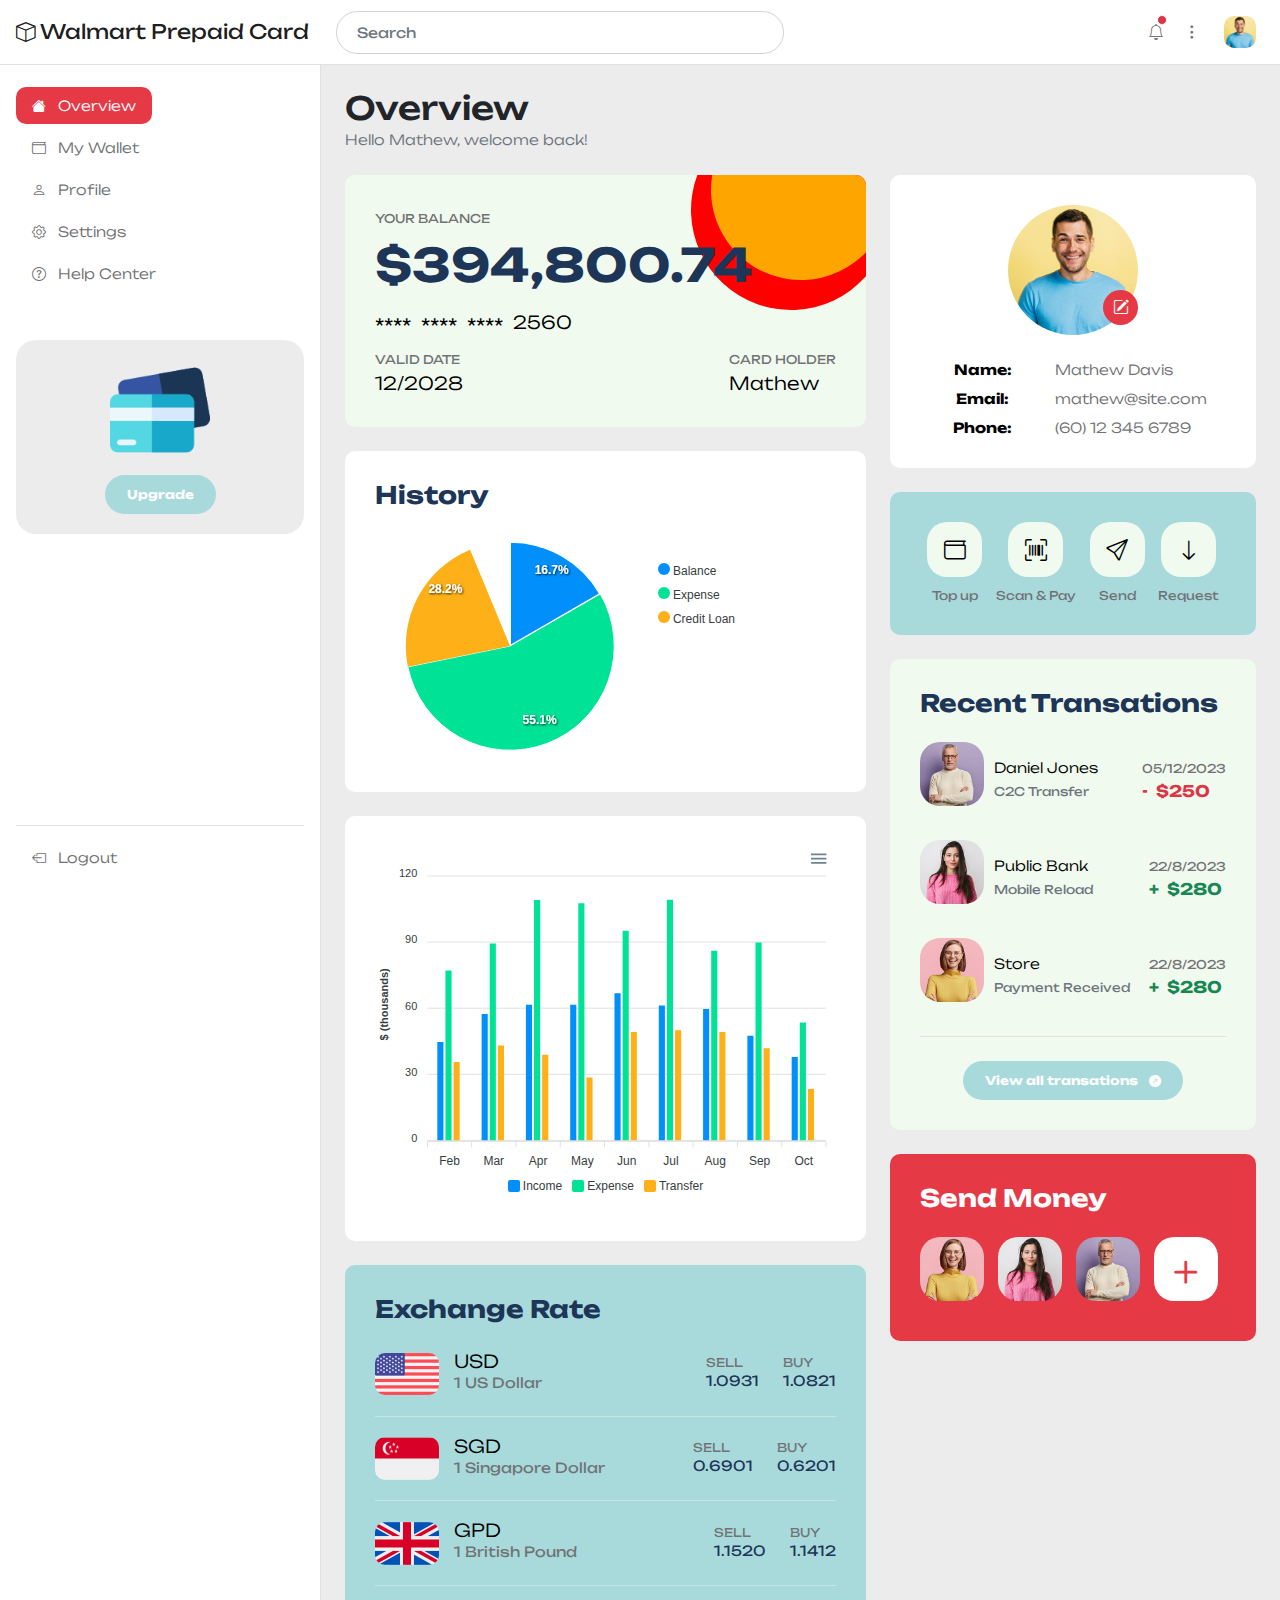
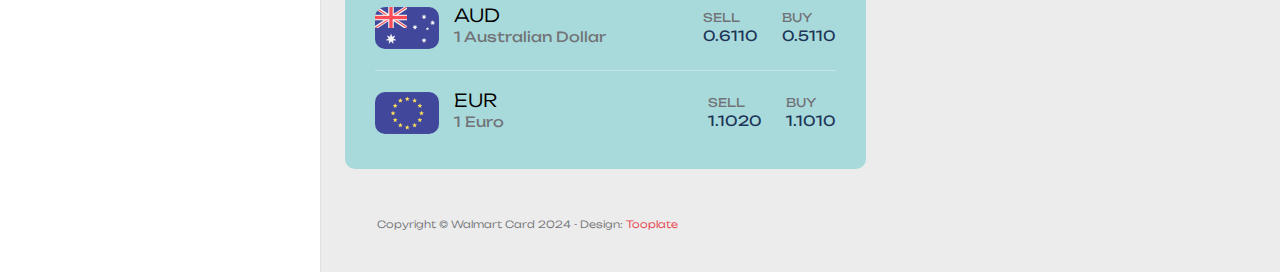
==== commit 8bc52a2b: "updateed" ====
--- a/dashboard.html
+++ b/dashboard.html
@@ -290,7 +290,7 @@
                         <div class="custom-block custom-block-balance">
                             <small>Your Balance</small>
 
-                            <h2 class="mt-2 mb-3">$254,800</h2>
+                            <h2 class="mt-2 mb-3">$394,800.74</h2>
 
                             <div class="custom-block-numbers d-flex align-items-center">
                                 <span>****</span>
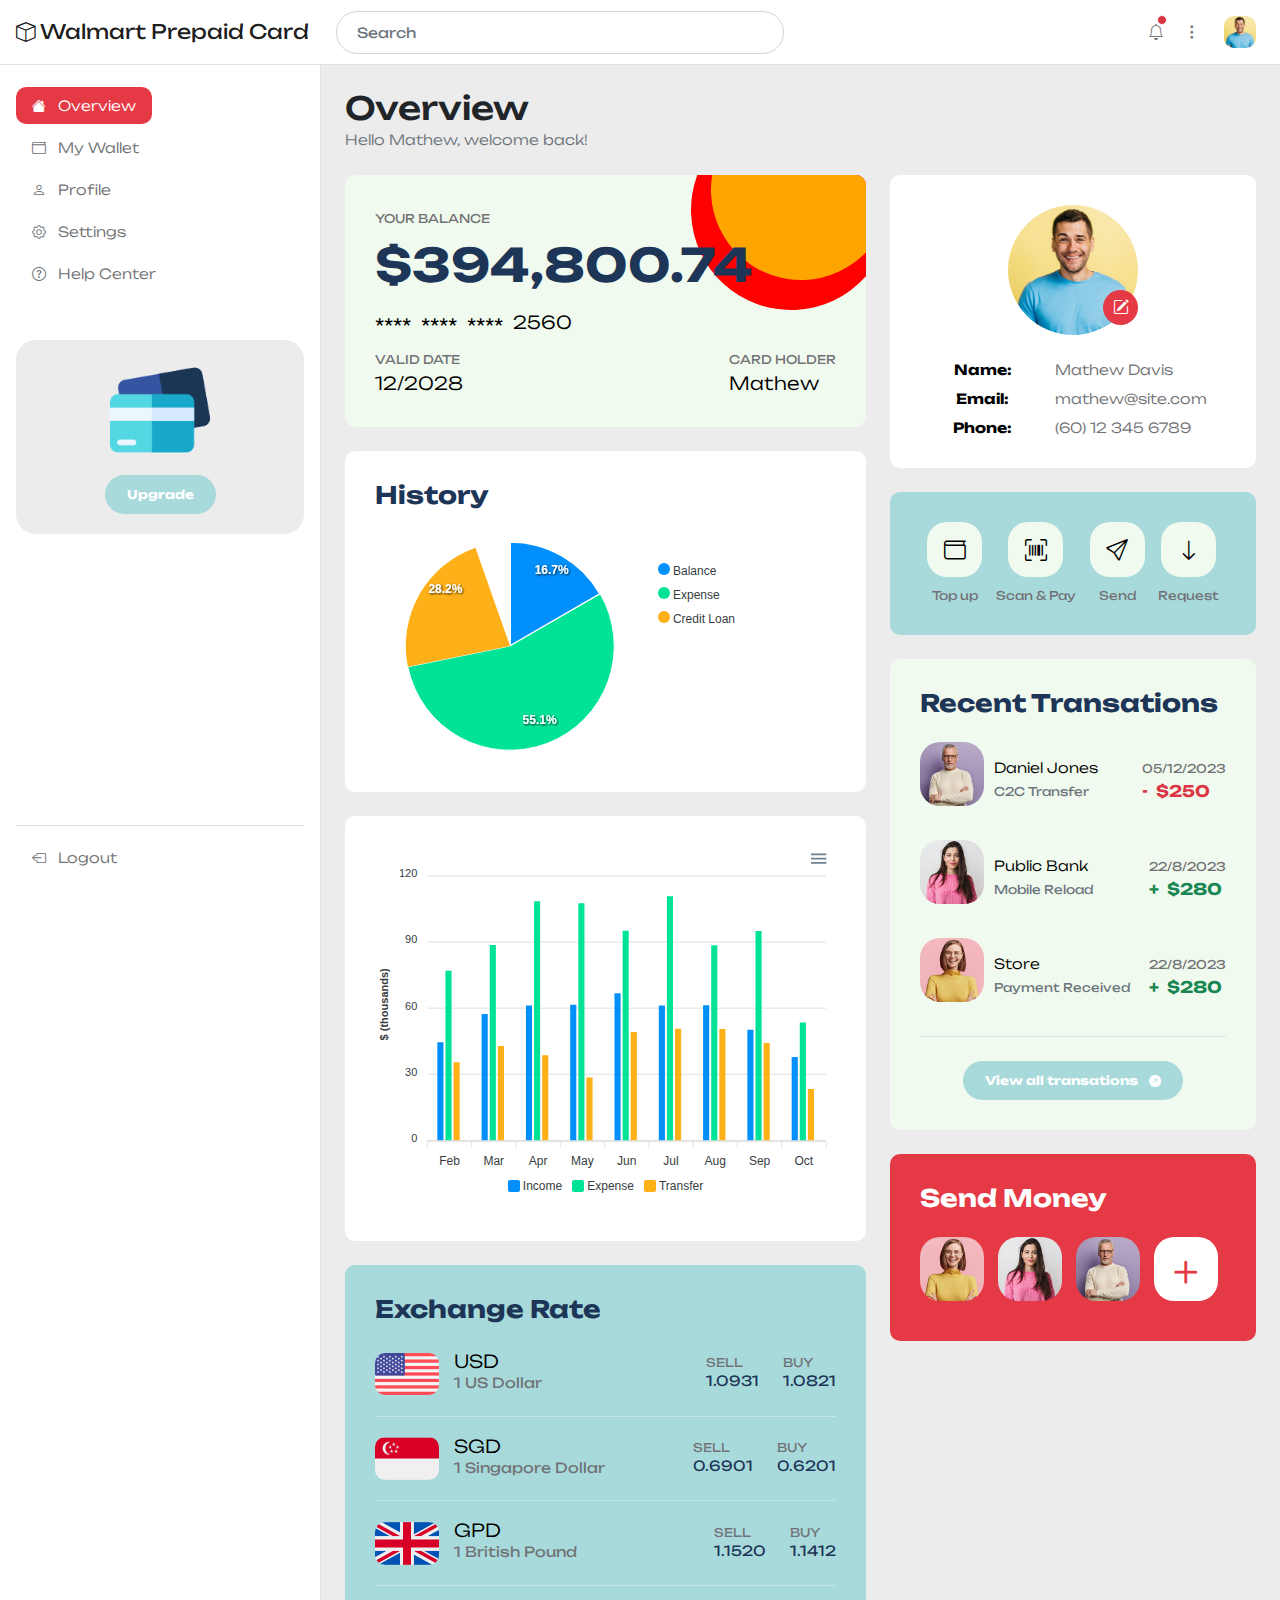
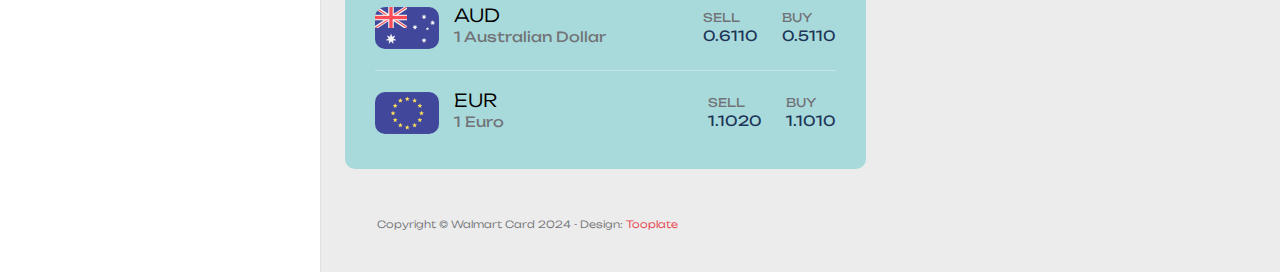
==== commit ab401859: "update" ====
--- a/dashboard.html
+++ b/dashboard.html
@@ -228,7 +228,7 @@
                 <div class="position-sticky py-4 px-3 sidebar-sticky">
                     <ul class="nav flex-column h-100">
                         <li class="nav-item">
-                            <a class="nav-link active" aria-current="page" href="index.html">
+                            <a class="nav-link active" aria-current="page" href="#">
                                 <i class="bi-house-fill me-2"></i>
                                 Overview
                             </a>
@@ -482,7 +482,7 @@
                             </div>
 
                             <div class="custom-block-bottom-item">
-                                <a href="transation-detail.html" class="d-flex flex-column">
+                                <a href="/send.html" class="d-flex flex-column">
                                     <i class="custom-block-icon bi-send"></i>
 
                                     <small>Send</small>
